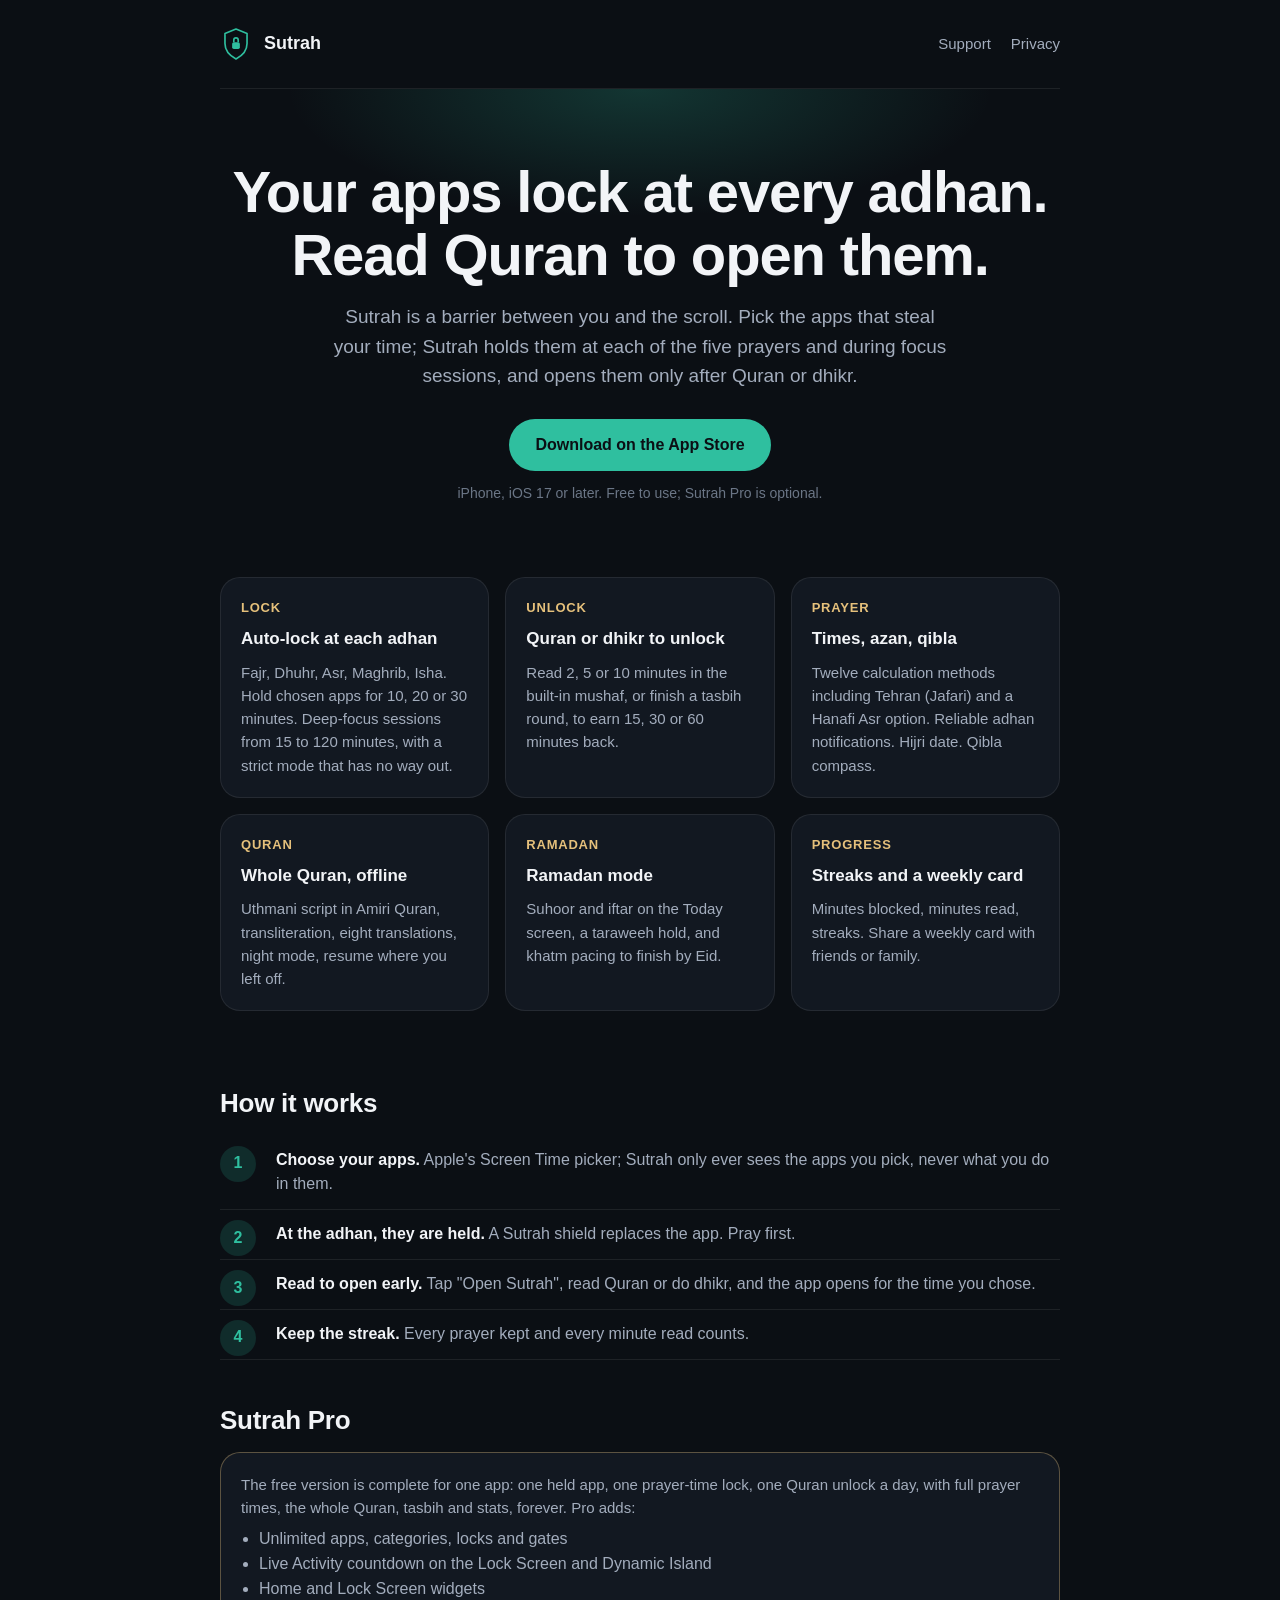
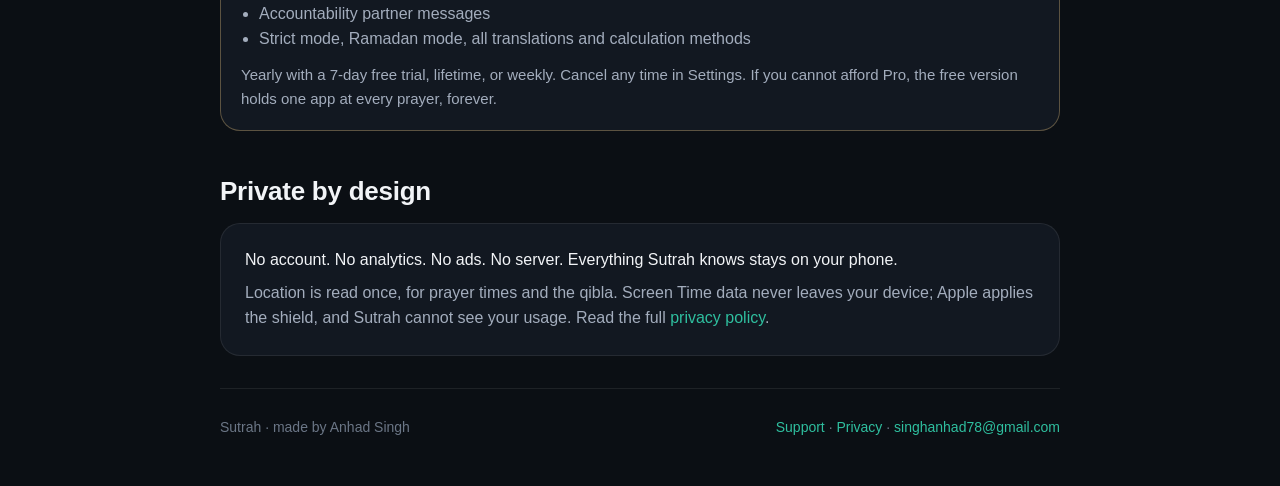
==== index.html @ 942deaca "Sutrah site: landing, privacy, support" ====
<!doctype html>
<html lang="en">
<head>
<meta charset="utf-8">
<meta name="viewport" content="width=device-width, initial-scale=1">
<title>Sutrah — Muslim Focus &amp; Azan for iPhone</title>
<meta name="description" content="Sutrah locks your distracting apps at every adhan and opens them only after you read Quran. Prayer times, azan, qibla, tasbih, Ramadan mode. No ads, no account, nothing leaves your phone.">
<meta name="color-scheme" content="dark">
<style>
  :root { --bg:#0B0F14; --surface:#121821; --hair:rgba(255,255,255,.08); --text:#F2F4F7; --sec:#A3ADBD; --ter:#6B7686; --teal:#2FBF9F; --gold:#E5C07B; }
  * { box-sizing:border-box; }
  html,body { margin:0; background:var(--bg); color:var(--text); font:16px/1.55 -apple-system, BlinkMacSystemFont, "SF Pro Text", "Segoe UI", Roboto, Helvetica, Arial, sans-serif; -webkit-font-smoothing:antialiased; }
  a { color:var(--teal); text-decoration:none; } a:hover { text-decoration:underline; }
  .wrap { max-width:880px; margin:0 auto; padding:0 20px; }
  header { padding:28px 0; display:flex; align-items:center; justify-content:space-between; border-bottom:1px solid var(--hair); }
  .brand { display:flex; align-items:center; gap:12px; font-weight:600; font-size:18px; color:var(--text); }
  .brand svg { width:32px; height:32px; }
  nav a { color:var(--sec); margin-left:20px; font-size:15px; }
  .hero { padding:72px 0 40px; text-align:center; background:radial-gradient(60% 40% at 50% 0%, rgba(47,191,159,.22), transparent 70%); }
  .hero h1 { font-size:clamp(34px,6vw,58px); line-height:1.08; margin:0 0 16px; letter-spacing:-.02em; }
  .hero p { font-size:19px; color:var(--sec); max-width:620px; margin:0 auto 28px; }
  .cta { display:inline-block; background:var(--teal); color:var(--bg); font-weight:600; padding:14px 26px; border-radius:999px; }
  .cta:hover { text-decoration:none; filter:brightness(1.06); }
  .note { color:var(--ter); font-size:14px; margin-top:12px; }
  .grid { display:grid; grid-template-columns:repeat(auto-fit,minmax(240px,1fr)); gap:16px; padding:32px 0; }
  .card { background:var(--surface); border:1px solid var(--hair); border-radius:20px; padding:20px; }
  .card h3 { margin:0 0 8px; font-size:17px; } .card p { margin:0; color:var(--sec); font-size:15px; }
  .card .k { color:var(--gold); font-size:13px; font-weight:600; letter-spacing:.06em; text-transform:uppercase; display:block; margin-bottom:8px; }
  h2 { font-size:26px; margin:40px 0 12px; letter-spacing:-.01em; }
  .steps { counter-reset:s; list-style:none; padding:0; margin:0; }
  .steps li { position:relative; padding:12px 0 12px 56px; border-bottom:1px solid var(--hair); color:var(--sec); }
  .steps li::before { counter-increment:s; content:counter(s); position:absolute; left:0; top:10px; width:36px; height:36px; border-radius:50%; background:rgba(47,191,159,.16); color:var(--teal); font-weight:600; display:grid; place-items:center; }
  .steps b { color:var(--text); }
  .pro { border:1px solid rgba(229,192,123,.35); }
  .pro ul { margin:8px 0 0; padding-left:18px; color:var(--sec); }
  .privacy { background:var(--surface); border:1px solid var(--hair); border-radius:20px; padding:24px; margin:8px 0 32px; }
  footer { border-top:1px solid var(--hair); padding:28px 0 48px; color:var(--ter); font-size:14px; display:flex; flex-wrap:wrap; gap:16px; justify-content:space-between; }
</style>
</head>
<body>
<div class="wrap">
  <header>
    <a class="brand" href="./">
      <svg viewBox="0 0 96 116" aria-hidden="true"><path d="M48 4 8 20v36c0 26 17 44 40 56 23-12 40-30 40-56V20L48 4z" fill="none" stroke="#2FBF9F" stroke-width="6" stroke-linejoin="round"/><rect x="34" y="52" width="28" height="24" rx="6" fill="#2FBF9F"/><path d="M40 52v-8a8 8 0 0 1 16 0v8" fill="none" stroke="#2FBF9F" stroke-width="6"/></svg>
      Sutrah
    </a>
    <nav><a href="support.html">Support</a><a href="privacy.html">Privacy</a></nav>
  </header>

  <section class="hero">
    <h1>Your apps lock at every adhan.<br>Read Quran to open them.</h1>
    <p>Sutrah is a barrier between you and the scroll. Pick the apps that steal your time; Sutrah holds them at each of the five prayers and during focus sessions, and opens them only after Quran or dhikr.</p>
    <a class="cta" href="https://apps.apple.com/app/id6809207368">Download on the App Store</a>
    <div class="note">iPhone, iOS 17 or later. Free to use; Sutrah Pro is optional.</div>
  </section>

  <section class="grid">
    <div class="card"><span class="k">Lock</span><h3>Auto-lock at each adhan</h3><p>Fajr, Dhuhr, Asr, Maghrib, Isha. Hold chosen apps for 10, 20 or 30 minutes. Deep-focus sessions from 15 to 120 minutes, with a strict mode that has no way out.</p></div>
    <div class="card"><span class="k">Unlock</span><h3>Quran or dhikr to unlock</h3><p>Read 2, 5 or 10 minutes in the built-in mushaf, or finish a tasbih round, to earn 15, 30 or 60 minutes back.</p></div>
    <div class="card"><span class="k">Prayer</span><h3>Times, azan, qibla</h3><p>Twelve calculation methods including Tehran (Jafari) and a Hanafi Asr option. Reliable adhan notifications. Hijri date. Qibla compass.</p></div>
    <div class="card"><span class="k">Quran</span><h3>Whole Quran, offline</h3><p>Uthmani script in Amiri Quran, transliteration, eight translations, night mode, resume where you left off.</p></div>
    <div class="card"><span class="k">Ramadan</span><h3>Ramadan mode</h3><p>Suhoor and iftar on the Today screen, a taraweeh hold, and khatm pacing to finish by Eid.</p></div>
    <div class="card"><span class="k">Progress</span><h3>Streaks and a weekly card</h3><p>Minutes blocked, minutes read, streaks. Share a weekly card with friends or family.</p></div>
  </section>

  <h2>How it works</h2>
  <ol class="steps">
    <li><b>Choose your apps.</b> Apple's Screen Time picker; Sutrah only ever sees the apps you pick, never what you do in them.</li>
    <li><b>At the adhan, they are held.</b> A Sutrah shield replaces the app. Pray first.</li>
    <li><b>Read to open early.</b> Tap "Open Sutrah", read Quran or do dhikr, and the app opens for the time you chose.</li>
    <li><b>Keep the streak.</b> Every prayer kept and every minute read counts.</li>
  </ol>

  <h2>Sutrah Pro</h2>
  <div class="card pro">
    <p>The free version is complete for one app: one held app, one prayer-time lock, one Quran unlock a day, with full prayer times, the whole Quran, tasbih and stats, forever. Pro adds:</p>
    <ul>
      <li>Unlimited apps, categories, locks and gates</li>
      <li>Live Activity countdown on the Lock Screen and Dynamic Island</li>
      <li>Home and Lock Screen widgets</li>
      <li>Accountability partner messages</li>
      <li>Strict mode, Ramadan mode, all translations and calculation methods</li>
    </ul>
    <p style="margin-top:12px">Yearly with a 7-day free trial, lifetime, or weekly. Cancel any time in Settings. If you cannot afford Pro, the free version holds one app at every prayer, forever.</p>
  </div>

  <h2>Private by design</h2>
  <div class="privacy">
    <p style="margin:0 0 8px">No account. No analytics. No ads. No server. Everything Sutrah knows stays on your phone.</p>
    <p style="margin:0;color:var(--sec)">Location is read once, for prayer times and the qibla. Screen Time data never leaves your device; Apple applies the shield, and Sutrah cannot see your usage. Read the full <a href="privacy.html">privacy policy</a>.</p>
  </div>

  <footer>
    <span>Sutrah · made by Anhad Singh</span>
    <span><a href="support.html">Support</a> · <a href="privacy.html">Privacy</a> · <a href="mailto:singhanhad78@gmail.com">singhanhad78@gmail.com</a></span>
  </footer>
</div>
</body>
</html>
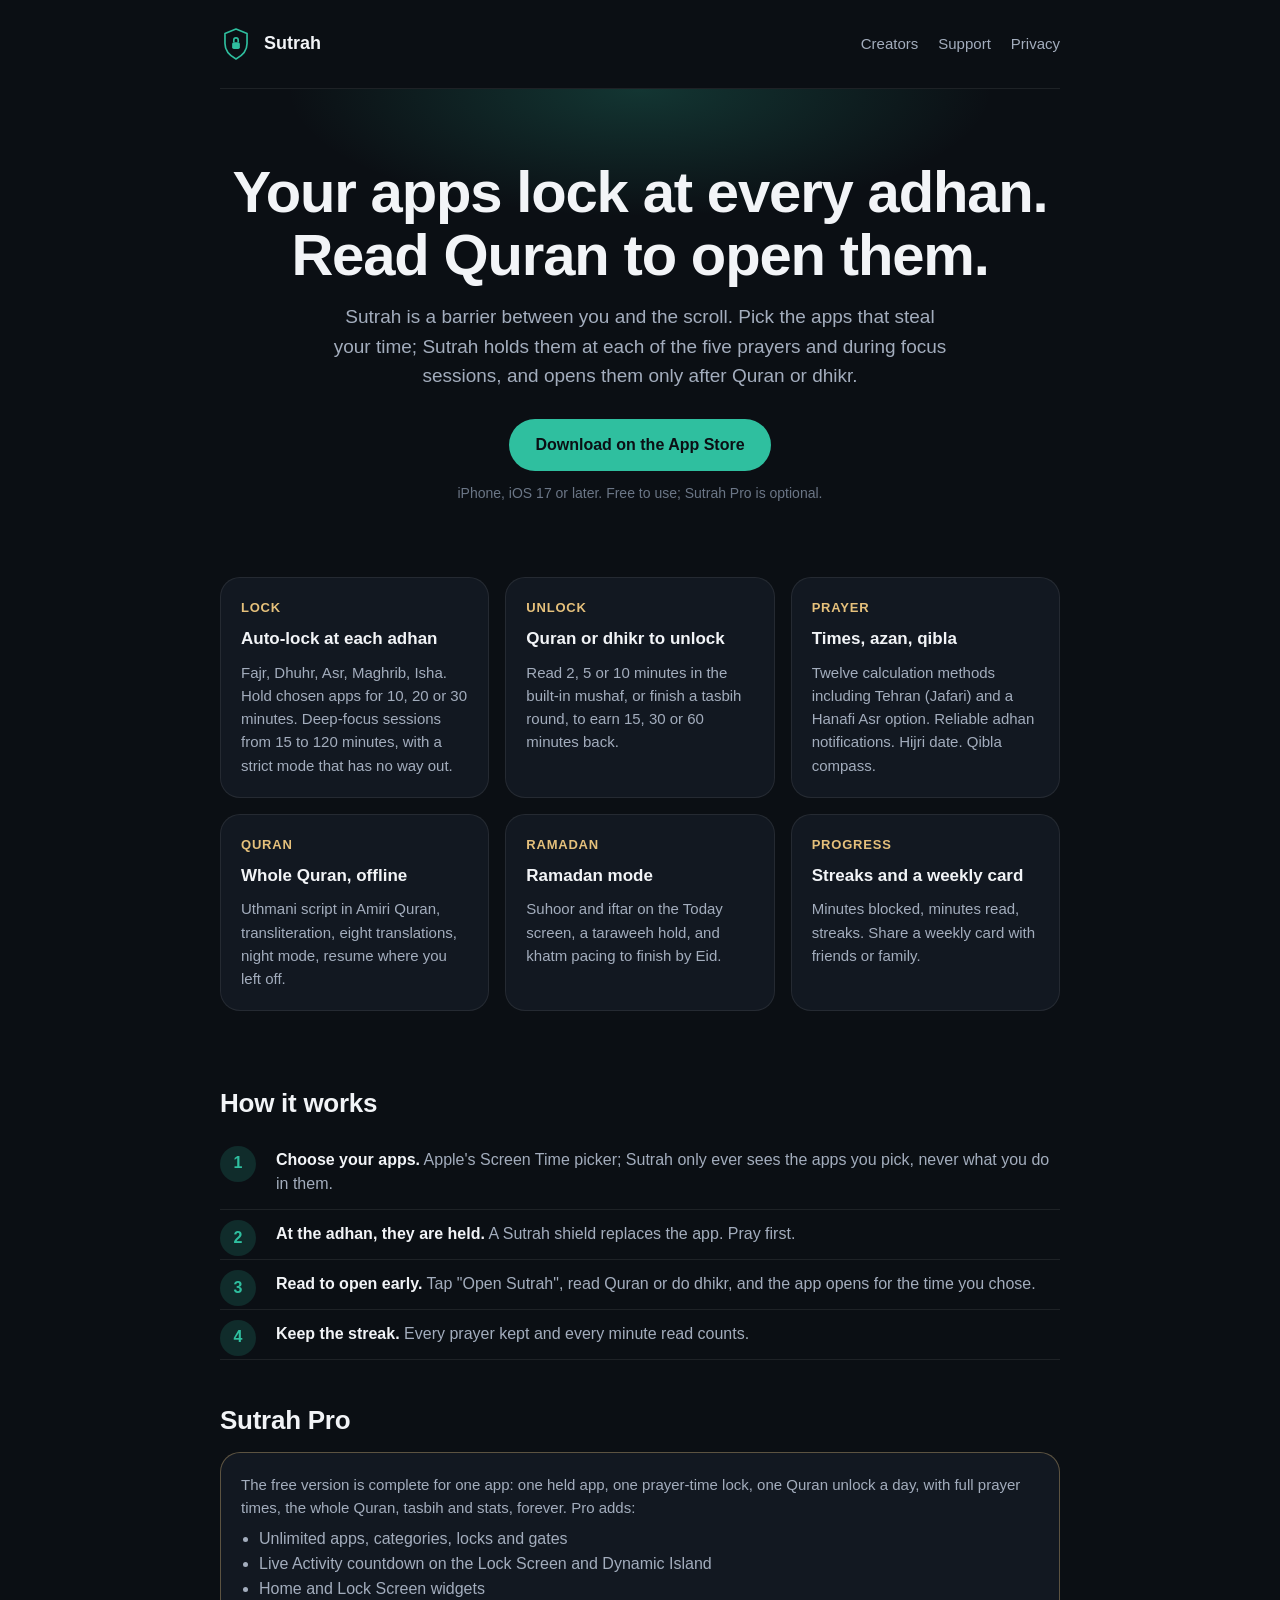
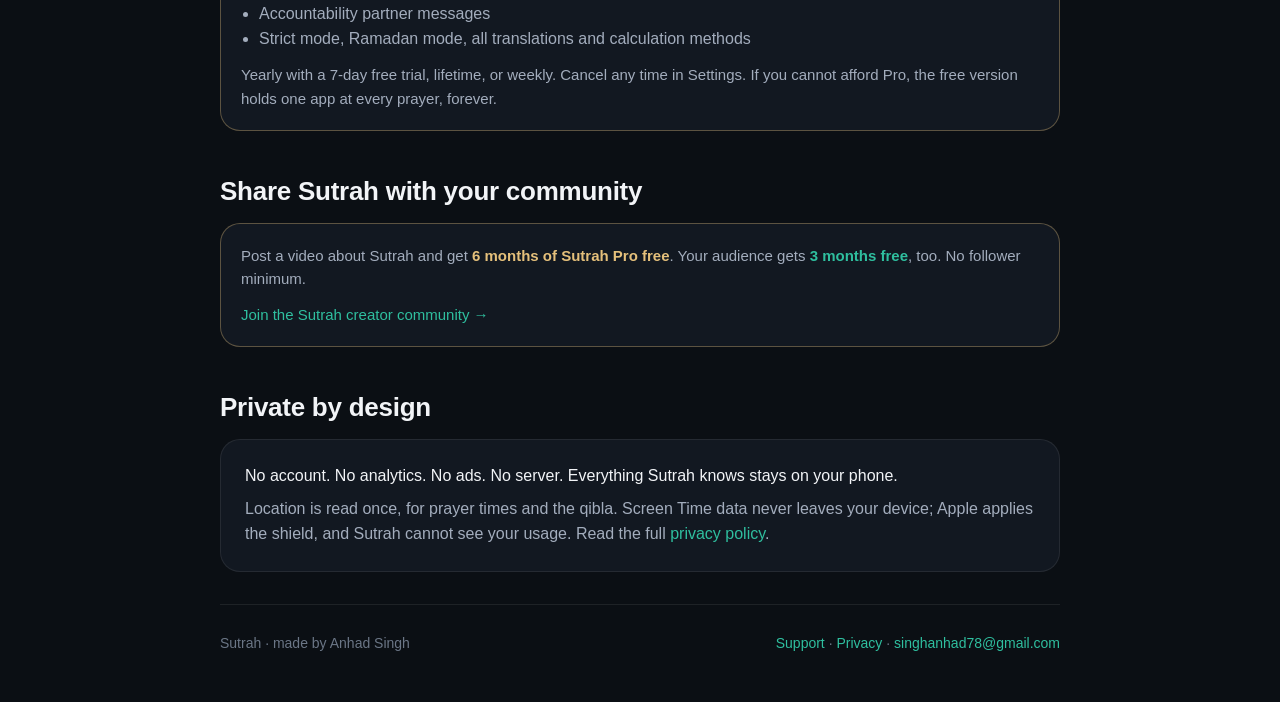
==== commit 713daf53: "Add Sutrah creator community and free-month offers" ====
--- a/index.html
+++ b/index.html
@@ -35,6 +35,7 @@
   .pro ul { margin:8px 0 0; padding-left:18px; color:var(--sec); }
   .privacy { background:var(--surface); border:1px solid var(--hair); border-radius:20px; padding:24px; margin:8px 0 32px; }
   footer { border-top:1px solid var(--hair); padding:28px 0 48px; color:var(--ter); font-size:14px; display:flex; flex-wrap:wrap; gap:16px; justify-content:space-between; }
+  @media(max-width:480px) { header { flex-wrap:wrap; gap:16px; } nav { display:flex; flex-wrap:wrap; gap:20px; } nav a { margin-left:0; } }
 </style>
 </head>
 <body>
@@ -44,7 +45,7 @@
       <svg viewBox="0 0 96 116" aria-hidden="true"><path d="M48 4 8 20v36c0 26 17 44 40 56 23-12 40-30 40-56V20L48 4z" fill="none" stroke="#2FBF9F" stroke-width="6" stroke-linejoin="round"/><rect x="34" y="52" width="28" height="24" rx="6" fill="#2FBF9F"/><path d="M40 52v-8a8 8 0 0 1 16 0v8" fill="none" stroke="#2FBF9F" stroke-width="6"/></svg>
       Sutrah
     </a>
-    <nav><a href="support.html">Support</a><a href="privacy.html">Privacy</a></nav>
+    <nav><a href="community.html">Creators</a><a href="support.html">Support</a><a href="privacy.html">Privacy</a></nav>
   </header>
 
   <section class="hero">
@@ -84,6 +85,12 @@
     <p style="margin-top:12px">Yearly with a 7-day free trial, lifetime, or weekly. Cancel any time in Settings. If you cannot afford Pro, the free version holds one app at every prayer, forever.</p>
   </div>
 
+  <h2>Share Sutrah with your community</h2>
+  <div class="card pro" style="margin-bottom:32px">
+    <p>Post a video about Sutrah and get <strong style="color:var(--gold)">6 months of Sutrah Pro free</strong>. Your audience gets <strong style="color:var(--teal)">3 months free</strong>, too. No follower minimum.</p>
+    <p style="margin-top:12px"><a href="community.html">Join the Sutrah creator community →</a></p>
+  </div>
+
   <h2>Private by design</h2>
   <div class="privacy">
     <p style="margin:0 0 8px">No account. No analytics. No ads. No server. Everything Sutrah knows stays on your phone.</p>
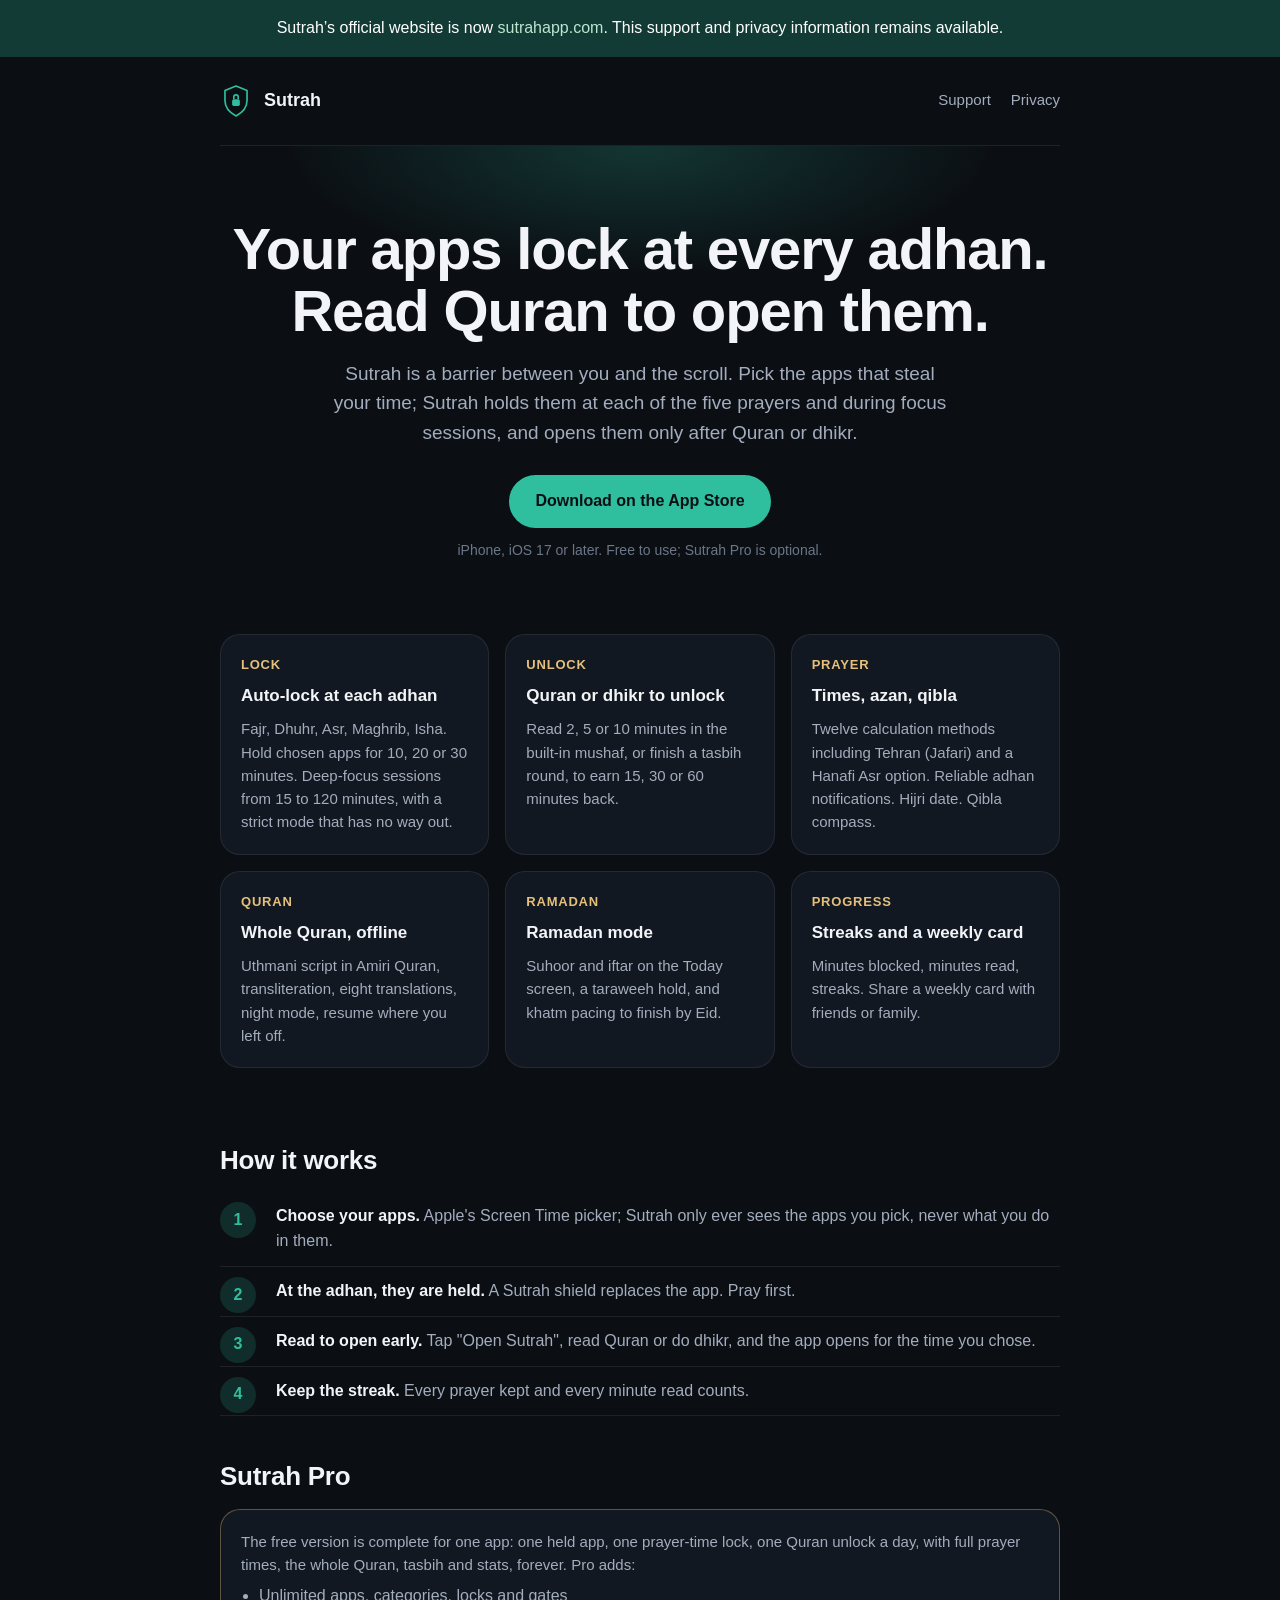
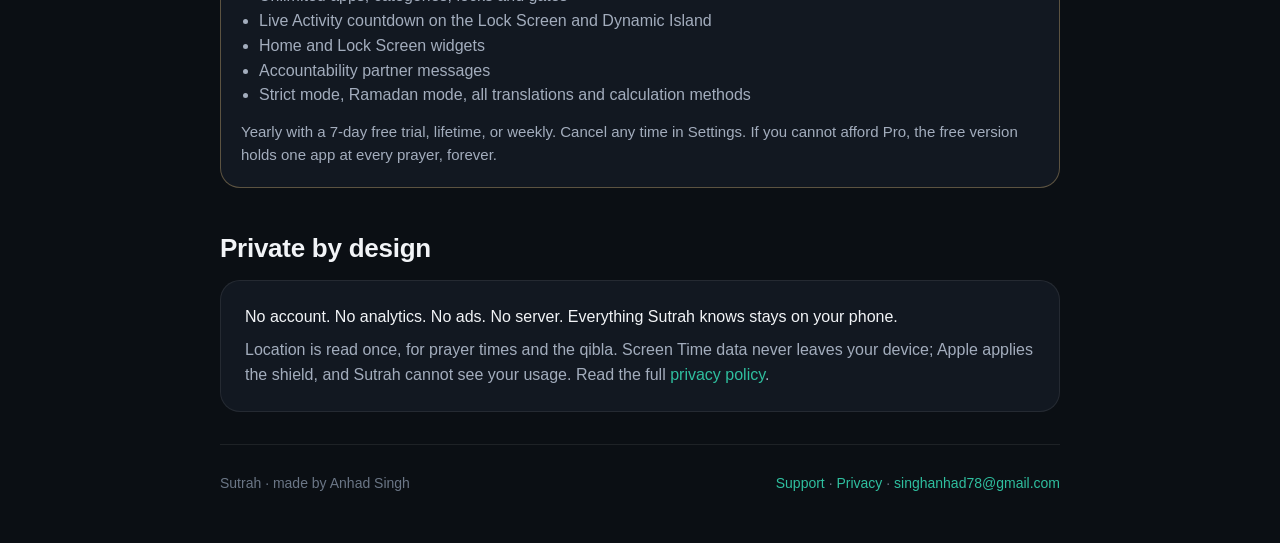
==== commit ce4ef8c0: "Connect legacy Sutrah pages to the verified canonical website" ====
--- a/index.html
+++ b/index.html
@@ -35,17 +35,17 @@
   .pro ul { margin:8px 0 0; padding-left:18px; color:var(--sec); }
   .privacy { background:var(--surface); border:1px solid var(--hair); border-radius:20px; padding:24px; margin:8px 0 32px; }
   footer { border-top:1px solid var(--hair); padding:28px 0 48px; color:var(--ter); font-size:14px; display:flex; flex-wrap:wrap; gap:16px; justify-content:space-between; }
-  @media(max-width:480px) { header { flex-wrap:wrap; gap:16px; } nav { display:flex; flex-wrap:wrap; gap:20px; } nav a { margin-left:0; } }
 </style>
+<link rel="canonical" href="https://sutrahapp.com/">
 </head>
-<body>
+<body><aside style="padding:16px;text-align:center;background:#123b35;color:white">Sutrah’s official website is now <a style="color:#bde5d0" href="https://sutrahapp.com/">sutrahapp.com</a>. This support and privacy information remains available.</aside>
 <div class="wrap">
   <header>
     <a class="brand" href="./">
       <svg viewBox="0 0 96 116" aria-hidden="true"><path d="M48 4 8 20v36c0 26 17 44 40 56 23-12 40-30 40-56V20L48 4z" fill="none" stroke="#2FBF9F" stroke-width="6" stroke-linejoin="round"/><rect x="34" y="52" width="28" height="24" rx="6" fill="#2FBF9F"/><path d="M40 52v-8a8 8 0 0 1 16 0v8" fill="none" stroke="#2FBF9F" stroke-width="6"/></svg>
       Sutrah
     </a>
-    <nav><a href="community.html">Creators</a><a href="support.html">Support</a><a href="privacy.html">Privacy</a></nav>
+    <nav><a href="support.html">Support</a><a href="privacy.html">Privacy</a></nav>
   </header>
 
   <section class="hero">
@@ -85,12 +85,6 @@
     <p style="margin-top:12px">Yearly with a 7-day free trial, lifetime, or weekly. Cancel any time in Settings. If you cannot afford Pro, the free version holds one app at every prayer, forever.</p>
   </div>
 
-  <h2>Share Sutrah with your community</h2>
-  <div class="card pro" style="margin-bottom:32px">
-    <p>Post a video about Sutrah and get <strong style="color:var(--gold)">6 months of Sutrah Pro free</strong>. Your audience gets <strong style="color:var(--teal)">3 months free</strong>, too. No follower minimum.</p>
-    <p style="margin-top:12px"><a href="community.html">Join the Sutrah creator community →</a></p>
-  </div>
-
   <h2>Private by design</h2>
   <div class="privacy">
     <p style="margin:0 0 8px">No account. No analytics. No ads. No server. Everything Sutrah knows stays on your phone.</p>
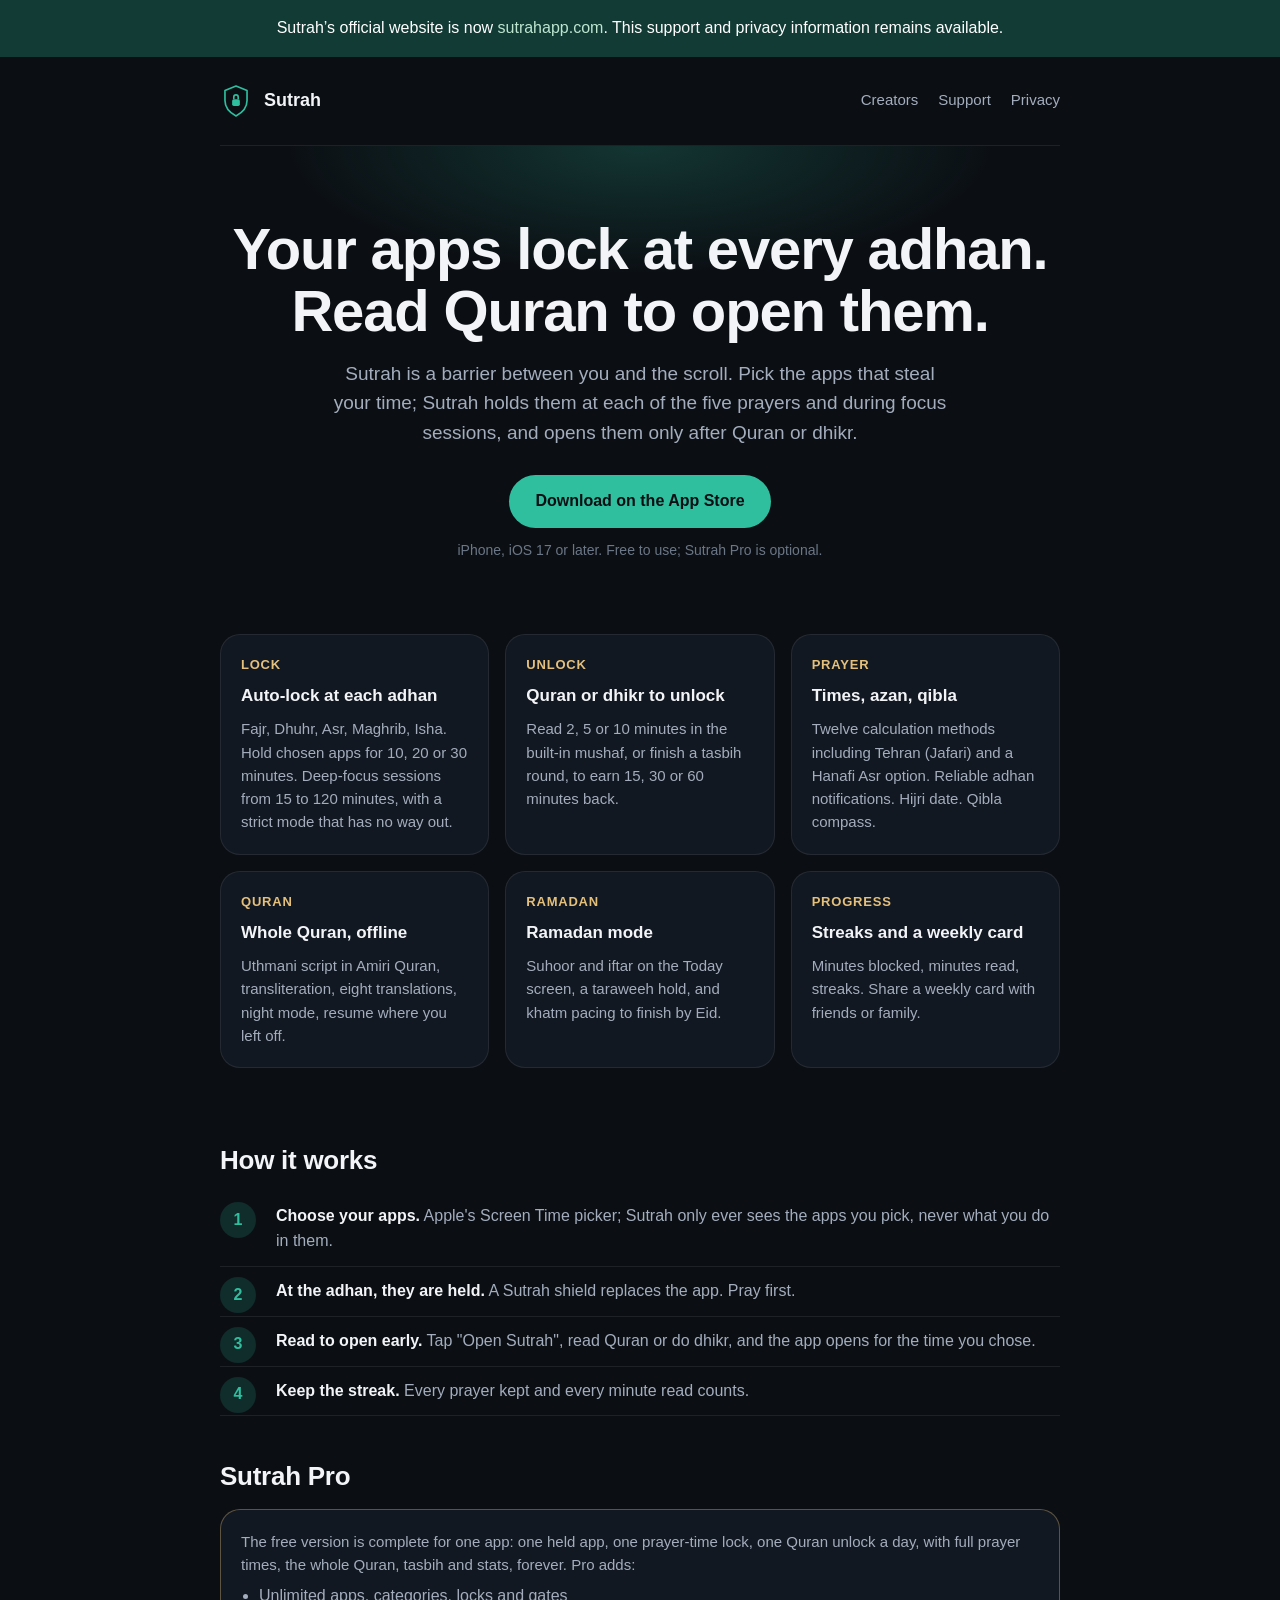
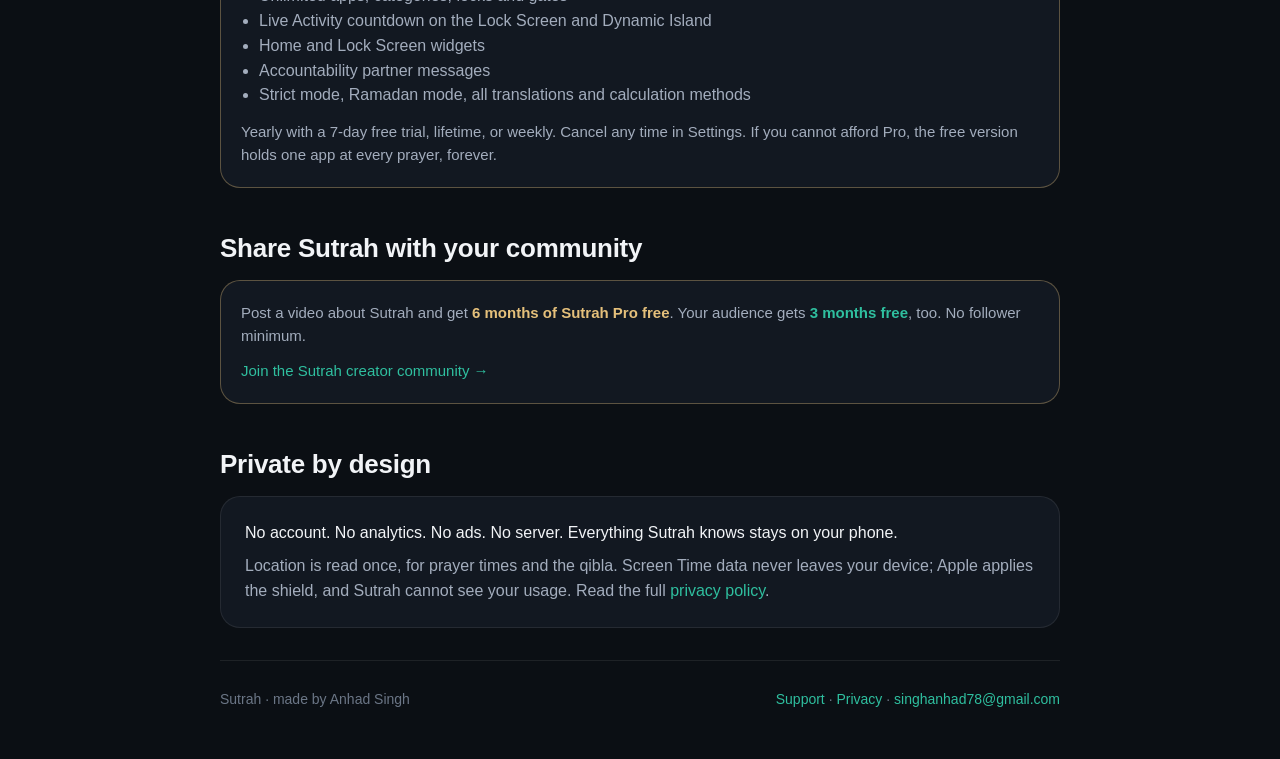
==== commit 52b23293: "Merge 713daf530bd1776e666270af6c56ad33c062f278 into ce4ef8c0c361750e396a198381f7bc34ee373189" ====
--- a/index.html
+++ b/index.html
@@ -35,6 +35,7 @@
   .pro ul { margin:8px 0 0; padding-left:18px; color:var(--sec); }
   .privacy { background:var(--surface); border:1px solid var(--hair); border-radius:20px; padding:24px; margin:8px 0 32px; }
   footer { border-top:1px solid var(--hair); padding:28px 0 48px; color:var(--ter); font-size:14px; display:flex; flex-wrap:wrap; gap:16px; justify-content:space-between; }
+  @media(max-width:480px) { header { flex-wrap:wrap; gap:16px; } nav { display:flex; flex-wrap:wrap; gap:20px; } nav a { margin-left:0; } }
 </style>
 <link rel="canonical" href="https://sutrahapp.com/">
 </head>
@@ -45,7 +46,7 @@
       <svg viewBox="0 0 96 116" aria-hidden="true"><path d="M48 4 8 20v36c0 26 17 44 40 56 23-12 40-30 40-56V20L48 4z" fill="none" stroke="#2FBF9F" stroke-width="6" stroke-linejoin="round"/><rect x="34" y="52" width="28" height="24" rx="6" fill="#2FBF9F"/><path d="M40 52v-8a8 8 0 0 1 16 0v8" fill="none" stroke="#2FBF9F" stroke-width="6"/></svg>
       Sutrah
     </a>
-    <nav><a href="support.html">Support</a><a href="privacy.html">Privacy</a></nav>
+    <nav><a href="community.html">Creators</a><a href="support.html">Support</a><a href="privacy.html">Privacy</a></nav>
   </header>
 
   <section class="hero">
@@ -85,6 +86,12 @@
     <p style="margin-top:12px">Yearly with a 7-day free trial, lifetime, or weekly. Cancel any time in Settings. If you cannot afford Pro, the free version holds one app at every prayer, forever.</p>
   </div>
 
+  <h2>Share Sutrah with your community</h2>
+  <div class="card pro" style="margin-bottom:32px">
+    <p>Post a video about Sutrah and get <strong style="color:var(--gold)">6 months of Sutrah Pro free</strong>. Your audience gets <strong style="color:var(--teal)">3 months free</strong>, too. No follower minimum.</p>
+    <p style="margin-top:12px"><a href="community.html">Join the Sutrah creator community →</a></p>
+  </div>
+
   <h2>Private by design</h2>
   <div class="privacy">
     <p style="margin:0 0 8px">No account. No analytics. No ads. No server. Everything Sutrah knows stays on your phone.</p>
